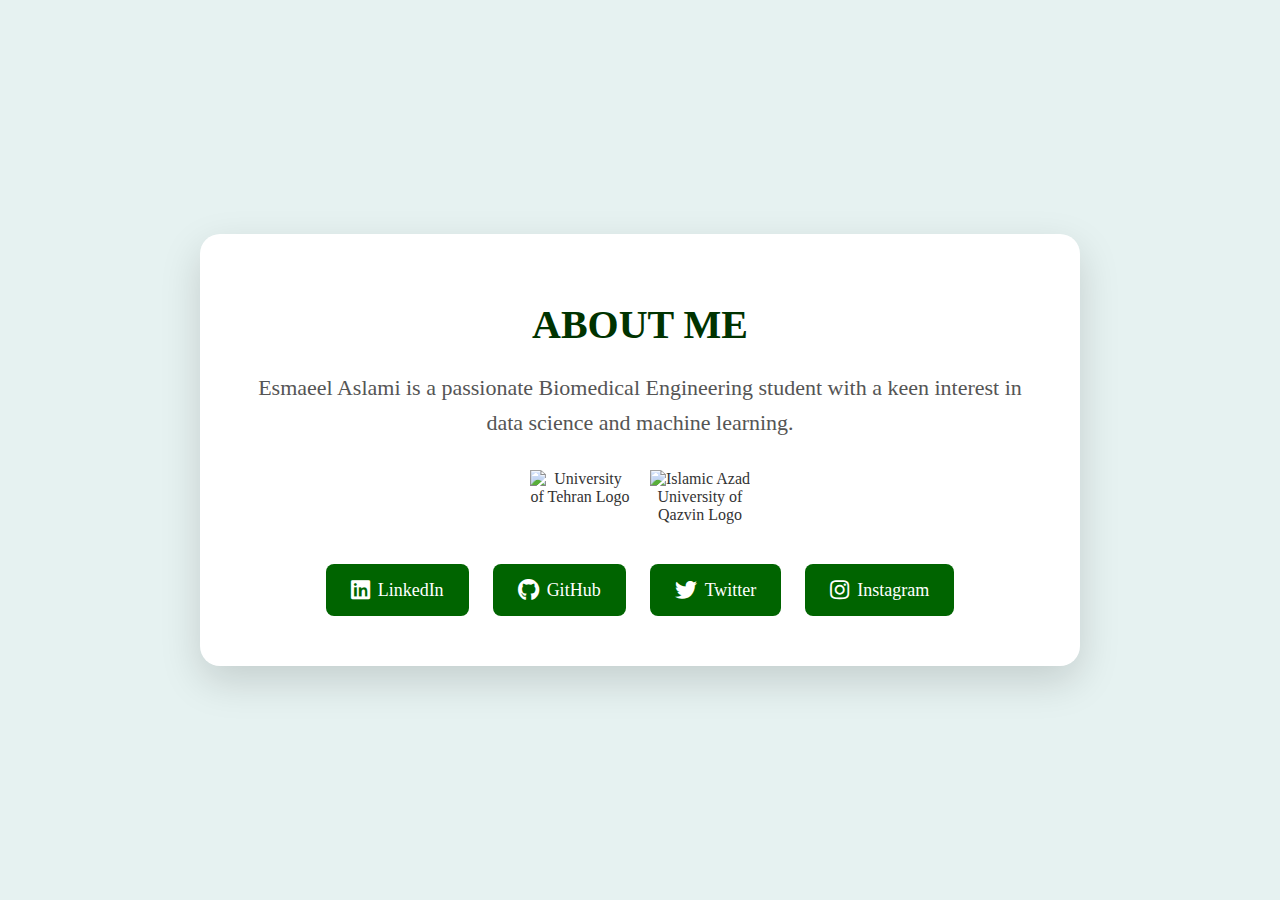
==== index.html @ aaca3119 "Update index.html" ====
<!DOCTYPE html>
<html lang="en">
<head>
    <meta charset="UTF-8">
    <meta name="viewport" content="width=device-width, initial-scale=1.0">
    <title>Esmaeel Aslami - Bio</title>
    <link rel="stylesheet" href="https://cdnjs.cloudflare.com/ajax/libs/font-awesome/5.15.4/css/all.min.css">
    <style>
        body {
            font-family: 'Times New Roman', Times, serif;
            background: #e6f2f1;
            color: #333;
            margin: 0;
            padding: 0;
            display: flex;
            justify-content: center;
            align-items: center;
            min-height: 100vh;
        }
        .container {
            max-width: 800px;
            padding: 40px;
            background: #ffffff;
            border-radius: 20px;
            box-shadow: 0 15px 40px rgba(0, 0, 0, 0.15);
            text-align: center;
            transition: transform 0.3s ease;
        }
        .container:hover {
            transform: scale(1.02);
        }
        h1 {
            font-size: 40px;
            color: #003300;
            margin-bottom: 20px;
            text-transform: uppercase;
        }
        p {
            font-size: 22px;
            color: #555;
            margin-bottom: 30px;
            line-height: 1.6;
        }
        .logos {
            display: flex;
            justify-content: center;
            gap: 20px;
            margin-bottom: 30px;
        }
        .logos img {
            max-width: 100px;
            height: auto;
        }
        .links {
            margin-top: 20px;
        }
        a {
            text-decoration: none;
            color: #fff;
            background: #006400;
            padding: 15px 25px;
            border-radius: 8px;
            margin: 10px;
            font-size: 18px;
            transition: background 0.3s ease, transform 0.3s ease;
            display: inline-flex;
            align-items: center;
        }
        a:hover {
            background: #004d00;
            transform: translateY(-5px);
        }
        a i {
            margin-right: 8px;
            font-size: 22px;
        }
    </style>
</head>
<body>
    <div class="container">
        <h1>About Me</h1>
        <p>Esmaeel Aslami is a passionate Biomedical Engineering student with a keen interest in data science and machine learning.</p>
        <div class="logos">
            <img src="https://upload.wikimedia.org/wikipedia/commons/0/0d/Logo_of_the_University_of_Tehran.svg" alt="University of Tehran Logo">
            <img src="https://upload.wikimedia.org/wikipedia/en/9/9b/Iauq_logo.png" alt="Islamic Azad University of Qazvin Logo">
        </div>
        <div class="links">
            <a href="https://linkedin.com/in/esmaeel-aslami" target="_blank">
                <i class="fab fa-linkedin"></i> LinkedIn
            </a>
            <a href="https://github.com/esmaeel-aslami" target="_blank">
                <i class="fab fa-github"></i> GitHub
            </a>
            <a href="https://twitter.com/esmaeel_aslami" target="_blank">
                <i class="fab fa-twitter"></i> Twitter
            </a>
            <a href="https://instagram.com/esmaylaslmi" target="_blank">
                <i class="fab fa-instagram"></i> Instagram
            </a>
        </div>
    </div>
</body>
</html>
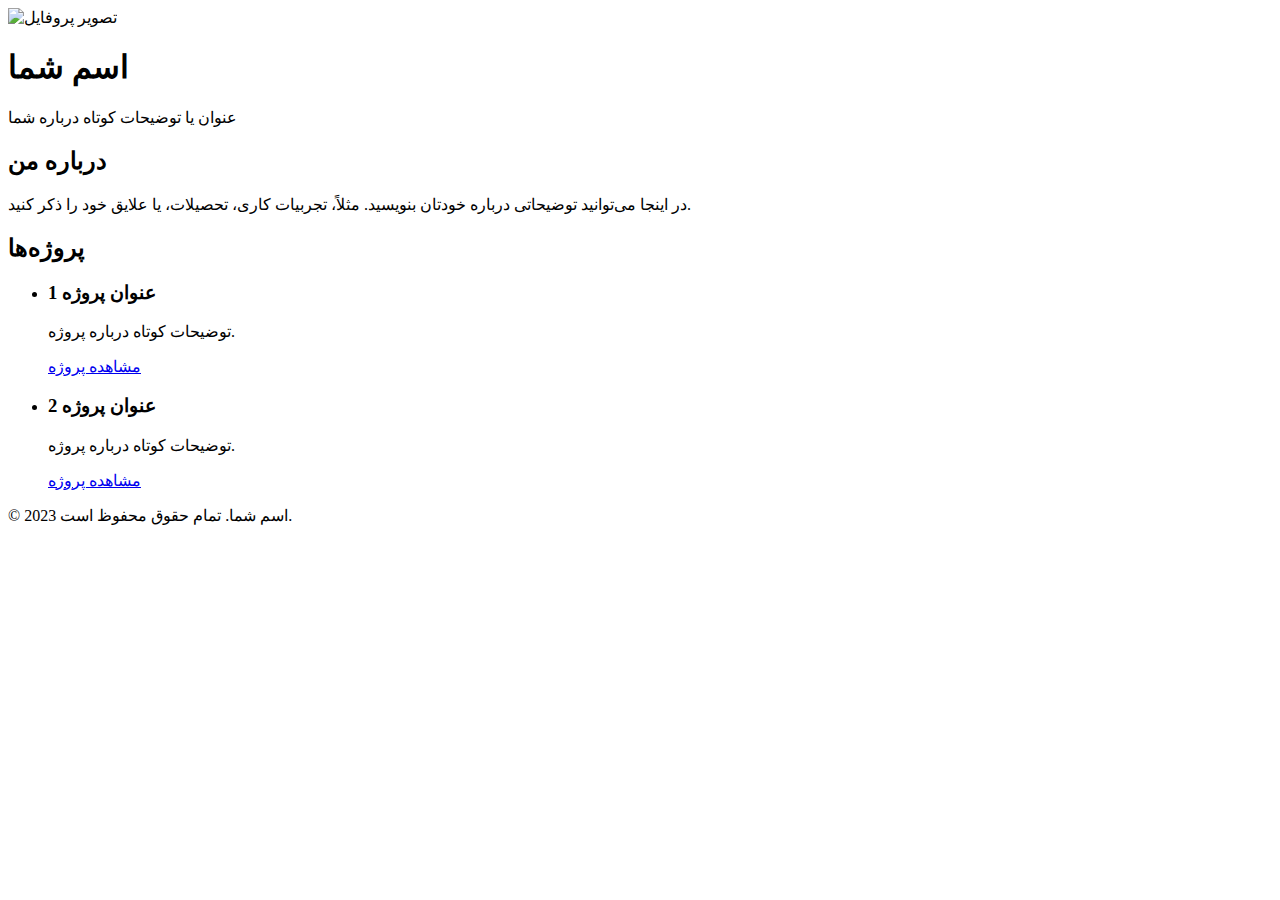
==== commit 622761eb: "Update index.html" ====
--- a/index.html
+++ b/index.html
@@ -1,103 +1,46 @@
 <!DOCTYPE html>
-<html lang="en">
+<html lang="fa">
 <head>
     <meta charset="UTF-8">
     <meta name="viewport" content="width=device-width, initial-scale=1.0">
-    <title>Esmaeel Aslami - Bio</title>
-    <link rel="stylesheet" href="https://cdnjs.cloudflare.com/ajax/libs/font-awesome/5.15.4/css/all.min.css">
-    <style>
-        body {
-            font-family: 'Times New Roman', Times, serif;
-            background: #e6f2f1;
-            color: #333;
-            margin: 0;
-            padding: 0;
-            display: flex;
-            justify-content: center;
-            align-items: center;
-            min-height: 100vh;
-        }
-        .container {
-            max-width: 800px;
-            padding: 40px;
-            background: #ffffff;
-            border-radius: 20px;
-            box-shadow: 0 15px 40px rgba(0, 0, 0, 0.15);
-            text-align: center;
-            transition: transform 0.3s ease;
-        }
-        .container:hover {
-            transform: scale(1.02);
-        }
-        h1 {
-            font-size: 40px;
-            color: #003300;
-            margin-bottom: 20px;
-            text-transform: uppercase;
-        }
-        p {
-            font-size: 22px;
-            color: #555;
-            margin-bottom: 30px;
-            line-height: 1.6;
-        }
-        .logos {
-            display: flex;
-            justify-content: center;
-            gap: 20px;
-            margin-bottom: 30px;
-        }
-        .logos img {
-            max-width: 100px;
-            height: auto;
-        }
-        .links {
-            margin-top: 20px;
-        }
-        a {
-            text-decoration: none;
-            color: #fff;
-            background: #006400;
-            padding: 15px 25px;
-            border-radius: 8px;
-            margin: 10px;
-            font-size: 18px;
-            transition: background 0.3s ease, transform 0.3s ease;
-            display: inline-flex;
-            align-items: center;
-        }
-        a:hover {
-            background: #004d00;
-            transform: translateY(-5px);
-        }
-        a i {
-            margin-right: 8px;
-            font-size: 22px;
-        }
-    </style>
+    <title>صفحه شخصی من</title>
+    <link rel="stylesheet" href="style.css">
 </head>
 <body>
-    <div class="container">
-        <h1>About Me</h1>
-        <p>Esmaeel Aslami is a passionate Biomedical Engineering student with a keen interest in data science and machine learning.</p>
-        <div class="logos">
-            <img src="https://upload.wikimedia.org/wikipedia/commons/0/0d/Logo_of_the_University_of_Tehran.svg" alt="University of Tehran Logo">
-            <img src="https://upload.wikimedia.org/wikipedia/en/9/9b/Iauq_logo.png" alt="Islamic Azad University of Qazvin Logo">
+    <header>
+        <div class="profile">
+            <img src="profile.jpg" alt="تصویر پروفایل" class="profile-image">
+            <h1>اسم شما</h1>
+            <p>عنوان یا توضیحات کوتاه درباره شما</p>
         </div>
-        <div class="links">
-            <a href="https://linkedin.com/in/esmaeel-aslami" target="_blank">
-                <i class="fab fa-linkedin"></i> LinkedIn
-            </a>
-            <a href="https://github.com/esmaeel-aslami" target="_blank">
-                <i class="fab fa-github"></i> GitHub
-            </a>
-            <a href="https://twitter.com/esmaeel_aslami" target="_blank">
-                <i class="fab fa-twitter"></i> Twitter
-            </a>
-            <a href="https://instagram.com/esmaylaslmi" target="_blank">
-                <i class="fab fa-instagram"></i> Instagram
-            </a>
-        </div>
-    </div>
+    </header>
+
+    <section class="about">
+        <h2>درباره من</h2>
+        <p>
+            در اینجا می‌توانید توضیحاتی درباره خودتان بنویسید. 
+            مثلاً، تجربیات کاری، تحصیلات، یا علایق خود را ذکر کنید.
+        </p>
+    </section>
+
+    <section class="projects">
+        <h2>پروژه‌ها</h2>
+        <ul>
+            <li>
+                <h3>عنوان پروژه 1</h3>
+                <p>توضیحات کوتاه درباره پروژه.</p>
+                <a href="#">مشاهده پروژه</a>
+            </li>
+            <li>
+                <h3>عنوان پروژه 2</h3>
+                <p>توضیحات کوتاه درباره پروژه.</p>
+                <a href="#">مشاهده پروژه</a>
+            </li>
+        </ul>
+    </section>
+
+    <footer>
+        <p>&copy; 2023 اسم شما. تمام حقوق محفوظ است.</p>
+    </footer>
 </body>
 </html>
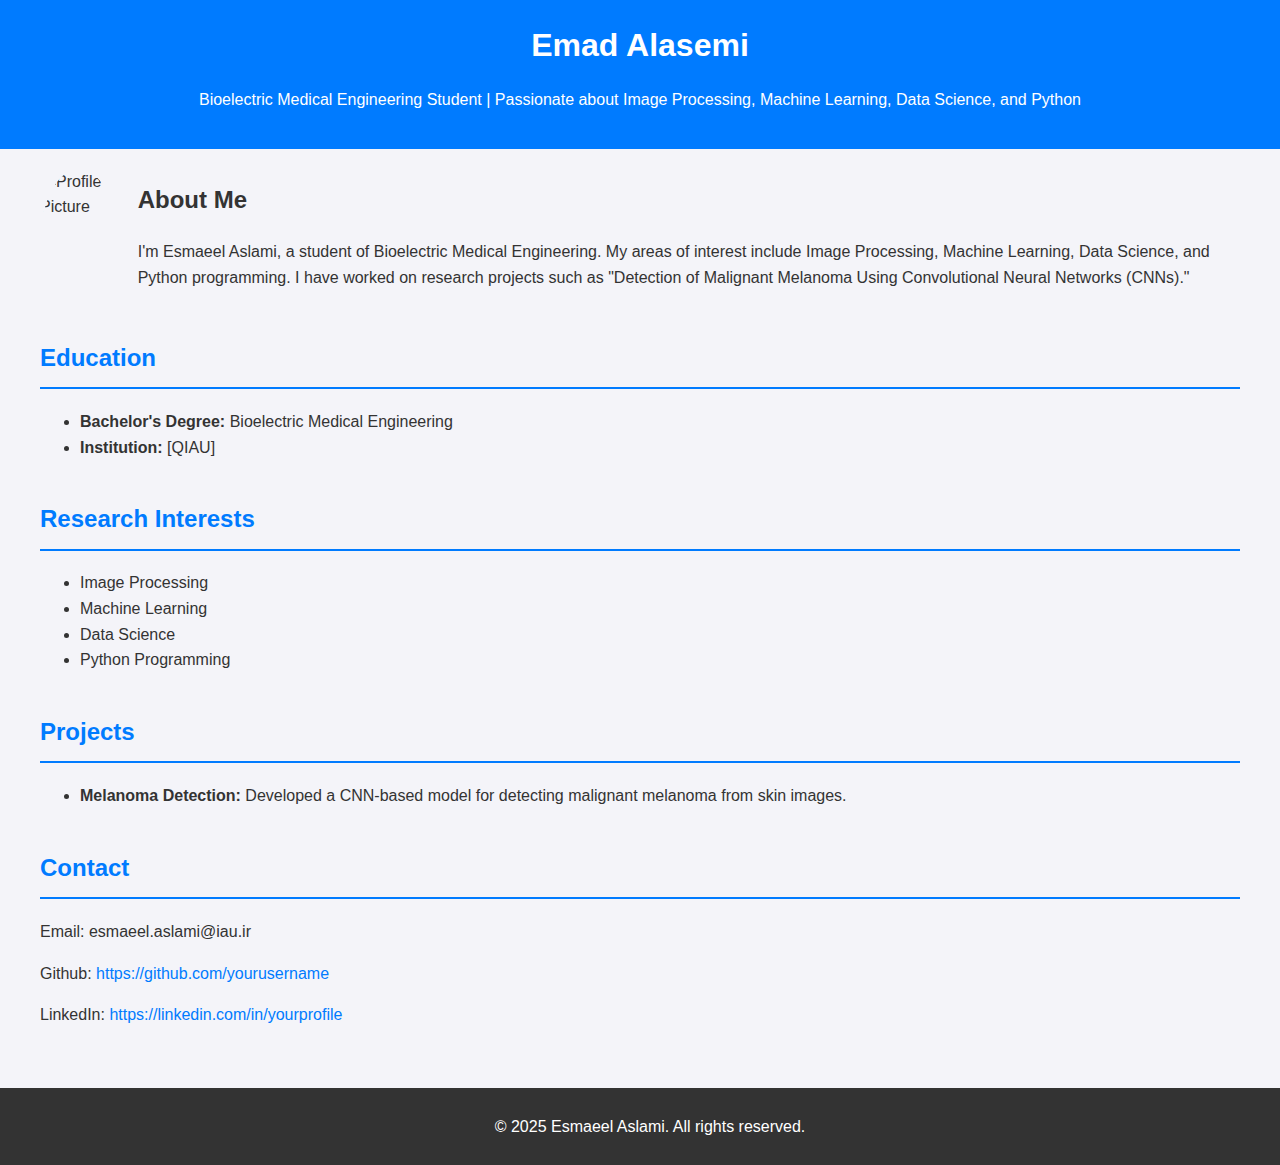
==== commit 28f39cbf: "Update index.html" ====
--- a/index.html
+++ b/index.html
@@ -1,46 +1,129 @@
 <!DOCTYPE html>
-<html lang="fa">
+<html lang="en">
 <head>
     <meta charset="UTF-8">
     <meta name="viewport" content="width=device-width, initial-scale=1.0">
-    <title>صفحه شخصی من</title>
-    <link rel="stylesheet" href="style.css">
+    <title>Esmaeel Aslami - Bioelectric Medical Engineering</title>
+    <style>
+        body {
+            font-family: Arial, sans-serif;
+            line-height: 1.6;
+            margin: 0;
+            padding: 0;
+            background-color: #f4f4f9;
+            color: #333;
+        }
+        header {
+            background: #007BFF;
+            color: white;
+            padding: 20px;
+            text-align: center;
+        }
+        header h1 {
+            margin: 0;
+        }
+        .container {
+            max-width: 1200px;
+            margin: auto;
+            padding: 20px;
+        }
+        .profile {
+            display: flex;
+            align-items: center;
+            justify-content: space-between;
+        }
+        .profile img {
+            width: 150px;
+            height: 150px;
+            border-radius: 50%;
+            object-fit: cover;
+        }
+        .info {
+            margin-left: 20px;
+        }
+        .info h2 {
+            margin-top: 0;
+        }
+        .section {
+            margin-bottom: 40px;
+        }
+        .section h2 {
+            color: #007BFF;
+            border-bottom: 2px solid #007BFF;
+            padding-bottom: 10px;
+        }
+        footer {
+            text-align: center;
+            padding: 10px;
+            background: #333;
+            color: white;
+            position: relative;
+            bottom: 0;
+            width: 100%;
+        }
+        a {
+            color: #007BFF;
+            text-decoration: none;
+        }
+        a:hover {
+            text-decoration: underline;
+        }
+    </style>
 </head>
 <body>
+
     <header>
-        <div class="profile">
-            <img src="profile.jpg" alt="تصویر پروفایل" class="profile-image">
-            <h1>اسم شما</h1>
-            <p>عنوان یا توضیحات کوتاه درباره شما</p>
-        </div>
+        <h1>Emad Alasemi</h1>
+        <p>Bioelectric Medical Engineering Student | Passionate about Image Processing, Machine Learning, Data Science, and Python</p>
     </header>
 
-    <section class="about">
-        <h2>درباره من</h2>
-        <p>
-            در اینجا می‌توانید توضیحاتی درباره خودتان بنویسید. 
-            مثلاً، تجربیات کاری، تحصیلات، یا علایق خود را ذکر کنید.
-        </p>
-    </section>
+    <div class="container">
 
-    <section class="projects">
-        <h2>پروژه‌ها</h2>
-        <ul>
-            <li>
-                <h3>عنوان پروژه 1</h3>
-                <p>توضیحات کوتاه درباره پروژه.</p>
-                <a href="#">مشاهده پروژه</a>
-            </li>
-            <li>
-                <h3>عنوان پروژه 2</h3>
-                <p>توضیحات کوتاه درباره پروژه.</p>
-                <a href="#">مشاهده پروژه</a>
-            </li>
-        </ul>
-    </section>
+        <div class="profile">
+            <img src="https://via.placeholder.com/150" alt="Profile Picture">
+            <div class="info">
+                <h2>About Me</h2>
+                <p>I'm Esmaeel Aslami, a student of Bioelectric Medical Engineering. My areas of interest include Image Processing, Machine Learning, Data Science, and Python programming. I have worked on research projects such as "Detection of Malignant Melanoma Using Convolutional Neural Networks (CNNs)."</p>
+            </div>
+        </div>
+
+        <div class="section">
+            <h2>Education</h2>
+            <ul>
+                <li><strong>Bachelor's Degree:</strong> Bioelectric Medical Engineering</li>
+                <li><strong>Institution:</strong> [QIAU]</li>
+            </ul>
+        </div>
+
+        <div class="section">
+            <h2>Research Interests</h2>
+            <ul>
+                <li>Image Processing</li>
+                <li>Machine Learning</li>
+                <li>Data Science</li>
+                <li>Python Programming</li>
+            </ul>
+        </div>
+
+        <div class="section">
+            <h2>Projects</h2>
+            <ul>
+                <li><strong>Melanoma Detection:</strong> Developed a CNN-based model for detecting malignant melanoma from skin images.</li>
+            </ul>
+        </div>
+
+        <div class="section">
+            <h2>Contact</h2>
+            <p>Email: esmaeel.aslami@iau.ir</p>
+            <p>Github: <a href="https://github.com/yourusername" target="_blank">https://github.com/yourusername</a></p>
+            <p>LinkedIn: <a href="https://linkedin.com/in/yourprofile" target="_blank">https://linkedin.com/in/yourprofile</a></p>
+        </div>
+
+    </div>
 
     <footer>
-        <p>&copy; 2023 اسم شما. تمام حقوق محفوظ است.</p>
+        <p>&copy; 2025 Esmaeel Aslami. All rights reserved.</p>
     </footer>
+
 </body>
 </html>
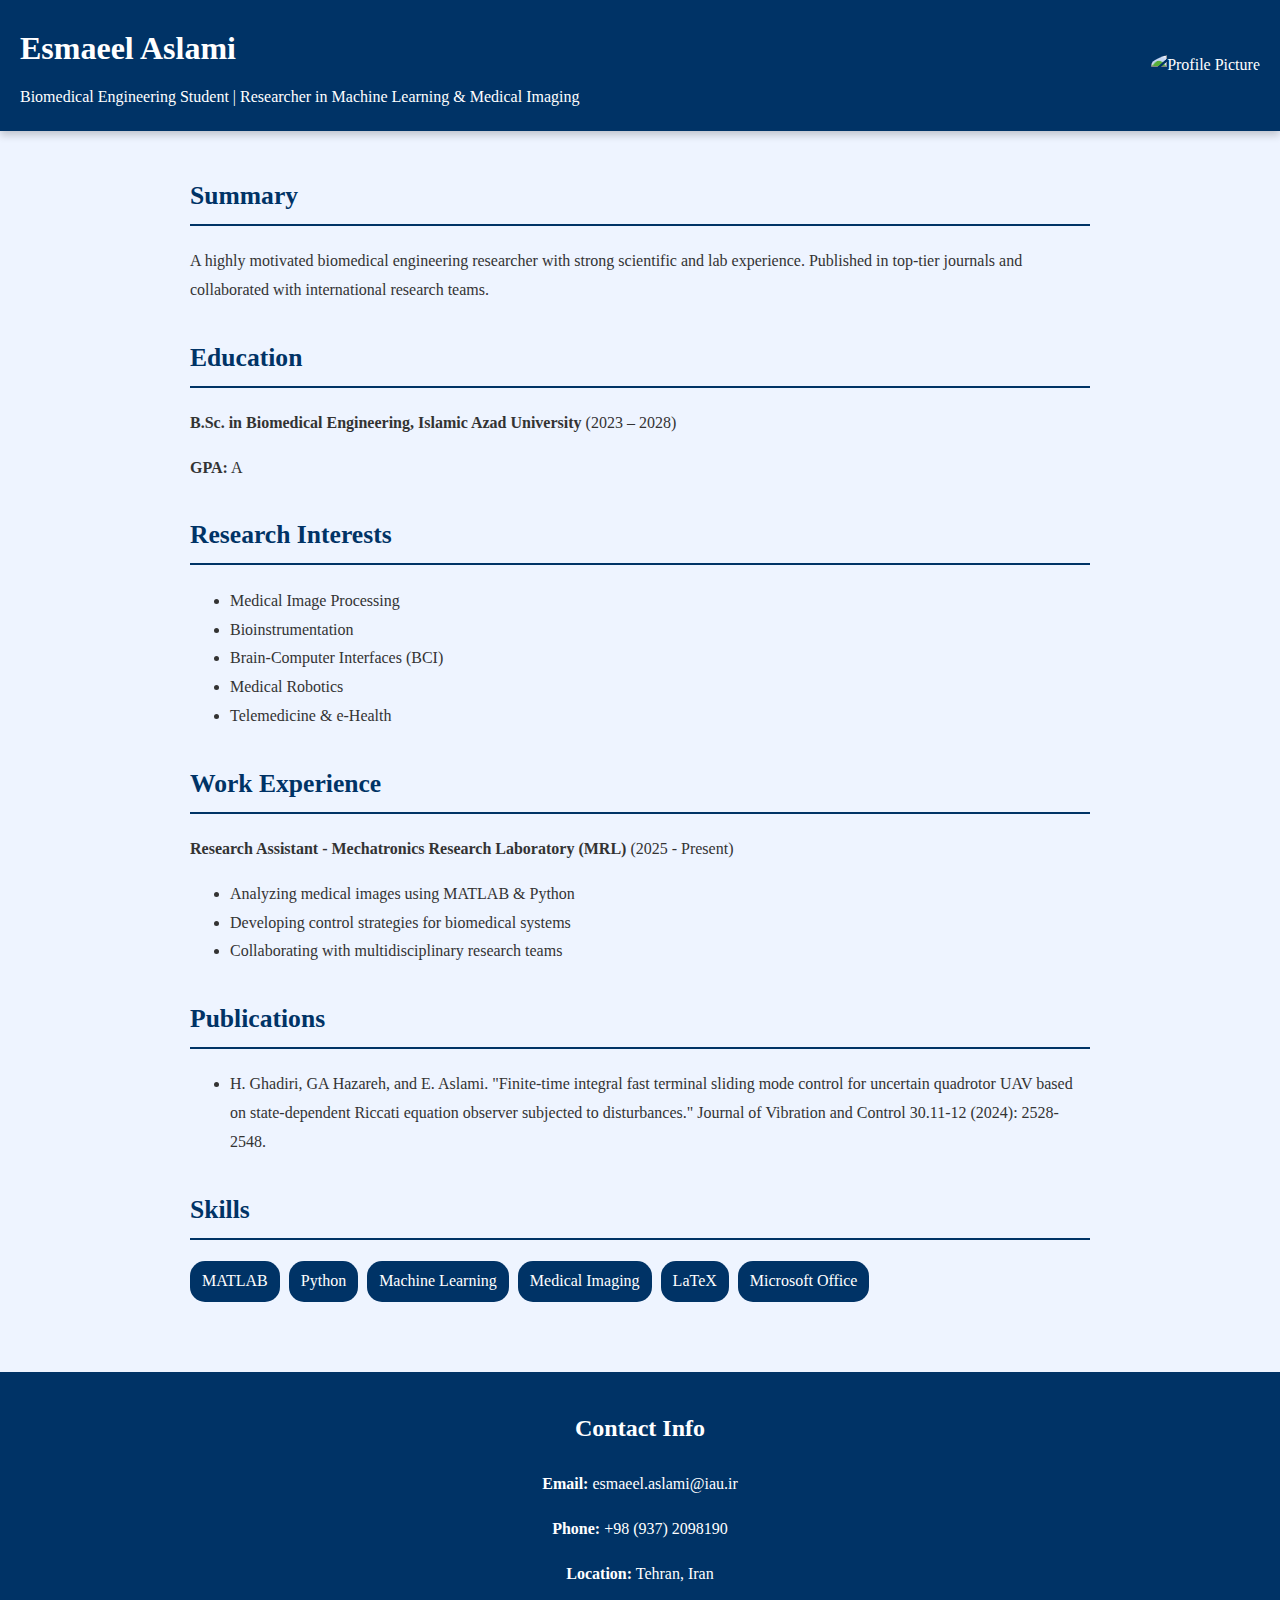
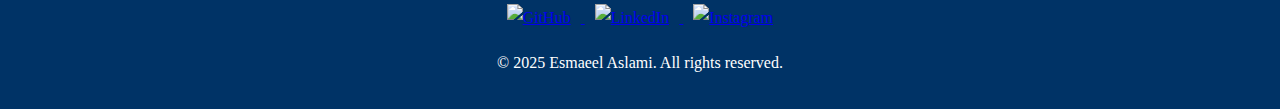
==== commit e6d7ba2c: "Update index.html" ====
--- a/index.html
+++ b/index.html
@@ -3,127 +3,161 @@
 <head>
     <meta charset="UTF-8">
     <meta name="viewport" content="width=device-width, initial-scale=1.0">
-    <title>Esmaeel Aslami - Bioelectric Medical Engineering</title>
+    <title>Esmaeel Aslami - Biomedical Engineer</title>
     <style>
         body {
-            font-family: Arial, sans-serif;
-            line-height: 1.6;
+            font-family: "Times New Roman", serif;
+            line-height: 1.8;
             margin: 0;
             padding: 0;
-            background-color: #f4f4f9;
+            background-color: #eef4ff;
             color: #333;
         }
         header {
-            background: #007BFF;
+            background: #003366;
             color: white;
             padding: 20px;
-            text-align: center;
-        }
-        header h1 {
-            margin: 0;
-        }
-        .container {
-            max-width: 1200px;
-            margin: auto;
-            padding: 20px;
-        }
-        .profile {
             display: flex;
             align-items: center;
             justify-content: space-between;
+            box-shadow: 0 4px 8px rgba(0, 0, 0, 0.2);
         }
-        .profile img {
-            width: 150px;
-            height: 150px;
+        .header-profile img {
+            width: 120px;
+            height: 120px;
             border-radius: 50%;
             object-fit: cover;
-        }
-        .info {
             margin-left: 20px;
         }
-        .info h2 {
-            margin-top: 0;
+        .header-info {
+            text-align: left;
+            flex-grow: 1;
+        }
+        .header-info h1 {
+            margin: 0;
+            font-size: 2em;
+        }
+        .header-info p {
+            margin: 5px 0 0 0;
+            font-size: 1em;
+        }
+        .container {
+            max-width: 900px;
+            margin: auto;
+            padding: 20px;
+            text-align: left;
         }
         .section {
-            margin-bottom: 40px;
+            margin-bottom: 30px;
         }
         .section h2 {
-            color: #007BFF;
-            border-bottom: 2px solid #007BFF;
-            padding-bottom: 10px;
+            color: #003366;
+            border-bottom: 2px solid #003366;
+            padding-bottom: 5px;
+            font-size: 1.6em;
+        }
+        .skills span {
+            background: #003366;
+            color: white;
+            padding: 6px 12px;
+            border-radius: 15px;
+            margin-right: 5px;
+            display: inline-block;
         }
         footer {
             text-align: center;
-            padding: 10px;
-            background: #333;
+            padding: 15px;
+            background: #003366;
             color: white;
-            position: relative;
-            bottom: 0;
-            width: 100%;
+            margin-top: 20px;
         }
-        a {
-            color: #007BFF;
-            text-decoration: none;
+        .contact-info {
+            text-align: center;
+            margin-top: 20px;
         }
-        a:hover {
-            text-decoration: underline;
+        .social-icons img {
+            width: 30px;
+            height: 30px;
+            margin: 0 10px;
         }
     </style>
 </head>
 <body>
-
     <header>
-        <h1>Emad Alasemi</h1>
-        <p>Bioelectric Medical Engineering Student | Passionate about Image Processing, Machine Learning, Data Science, and Python</p>
+        <div class="header-info">
+            <h1>Esmaeel Aslami</h1>
+            <p>Biomedical Engineering Student | Researcher in Machine Learning & Medical Imaging</p>
+        </div>
+        <div class="header-profile">
+            <img src="https://avatars.githubusercontent.com/u/198054867?v=4" alt="Profile Picture">
+        </div>
     </header>
-
     <div class="container">
-
-        <div class="profile">
-            <img src="https://via.placeholder.com/150" alt="Profile Picture">
-            <div class="info">
-                <h2>About Me</h2>
-                <p>I'm Esmaeel Aslami, a student of Bioelectric Medical Engineering. My areas of interest include Image Processing, Machine Learning, Data Science, and Python programming. I have worked on research projects such as "Detection of Malignant Melanoma Using Convolutional Neural Networks (CNNs)."</p>
-            </div>
+        <div class="section">
+            <h2>Summary</h2>
+            <p>A highly motivated biomedical engineering researcher with strong scientific and lab experience. Published in top-tier journals and collaborated with international research teams.</p>
         </div>
-
         <div class="section">
             <h2>Education</h2>
-            <ul>
-                <li><strong>Bachelor's Degree:</strong> Bioelectric Medical Engineering</li>
-                <li><strong>Institution:</strong> [QIAU]</li>
-            </ul>
+            <p><strong>B.Sc. in Biomedical Engineering, Islamic Azad University</strong> (2023 – 2028)</p>
+            <p><strong>GPA:</strong> A</p>
         </div>
-
         <div class="section">
             <h2>Research Interests</h2>
             <ul>
-                <li>Image Processing</li>
-                <li>Machine Learning</li>
-                <li>Data Science</li>
-                <li>Python Programming</li>
+                <li>Medical Image Processing</li>
+                <li>Bioinstrumentation</li>
+                <li>Brain-Computer Interfaces (BCI)</li>
+                <li>Medical Robotics</li>
+                <li>Telemedicine & e-Health</li>
             </ul>
         </div>
-
         <div class="section">
-            <h2>Projects</h2>
+            <h2>Work Experience</h2>
+            <p><strong>Research Assistant - Mechatronics Research Laboratory (MRL)</strong> (2025 - Present)</p>
             <ul>
-                <li><strong>Melanoma Detection:</strong> Developed a CNN-based model for detecting malignant melanoma from skin images.</li>
+                <li>Analyzing medical images using MATLAB & Python</li>
+                <li>Developing control strategies for biomedical systems</li>
+                <li>Collaborating with multidisciplinary research teams</li>
             </ul>
         </div>
-
         <div class="section">
-            <h2>Contact</h2>
-            <p>Email: esmaeel.aslami@iau.ir</p>
-            <p>Github: <a href="https://github.com/yourusername" target="_blank">https://github.com/yourusername</a></p>
-            <p>LinkedIn: <a href="https://linkedin.com/in/yourprofile" target="_blank">https://linkedin.com/in/yourprofile</a></p>
+            <h2>Publications</h2>
+            <ul>
+                <li>H. Ghadiri, GA Hazareh, and E. Aslami. "Finite-time integral fast terminal sliding mode control for uncertain quadrotor UAV based on state-dependent Riccati equation observer subjected to disturbances." Journal of Vibration and Control 30.11-12 (2024): 2528-2548.</li>
+            </ul>
         </div>
-
+        <div class="section">
+            <h2>Skills</h2>
+            <div class="skills">
+                <span>MATLAB</span>
+                <span>Python</span>
+                <span>Machine Learning</span>
+                <span>Medical Imaging</span>
+                <span>LaTeX</span>
+                <span>Microsoft Office</span>
+            </div>
+        </div>
     </div>
-
     <footer>
+        <div class="contact-info">
+            <h2>Contact Info</h2>
+            <p><strong>Email:</strong> esmaeel.aslami@iau.ir</p>
+            <p><strong>Phone:</strong> +98 (937) 2098190</p>
+            <p><strong>Location:</strong> Tehran, Iran</p>
+            <div class="social-icons">
+                <a href="https://github.com/yourusername" target="_blank">
+                    <img src="https://github.githubassets.com/images/modules/logos_page/GitHub-Mark.png" alt="GitHub">
+                </a>
+                <a href="https://linkedin.com/in/Ishmal Aslami" target="_blank">
+                    <img src="https://cdn-icons-png.flaticon.com/512/174/174857.png" alt="LinkedIn">
+                </a>
+                <a href="https://instagram.com/esmaylaslmi" target="_blank">
+                    <img src="https://cdn-icons-png.flaticon.com/512/174/174855.png" alt="Instagram">
+                </a>
+            </div>
+        </div>
         <p>&copy; 2025 Esmaeel Aslami. All rights reserved.</p>
     </footer>
-
 </body>
 </html>
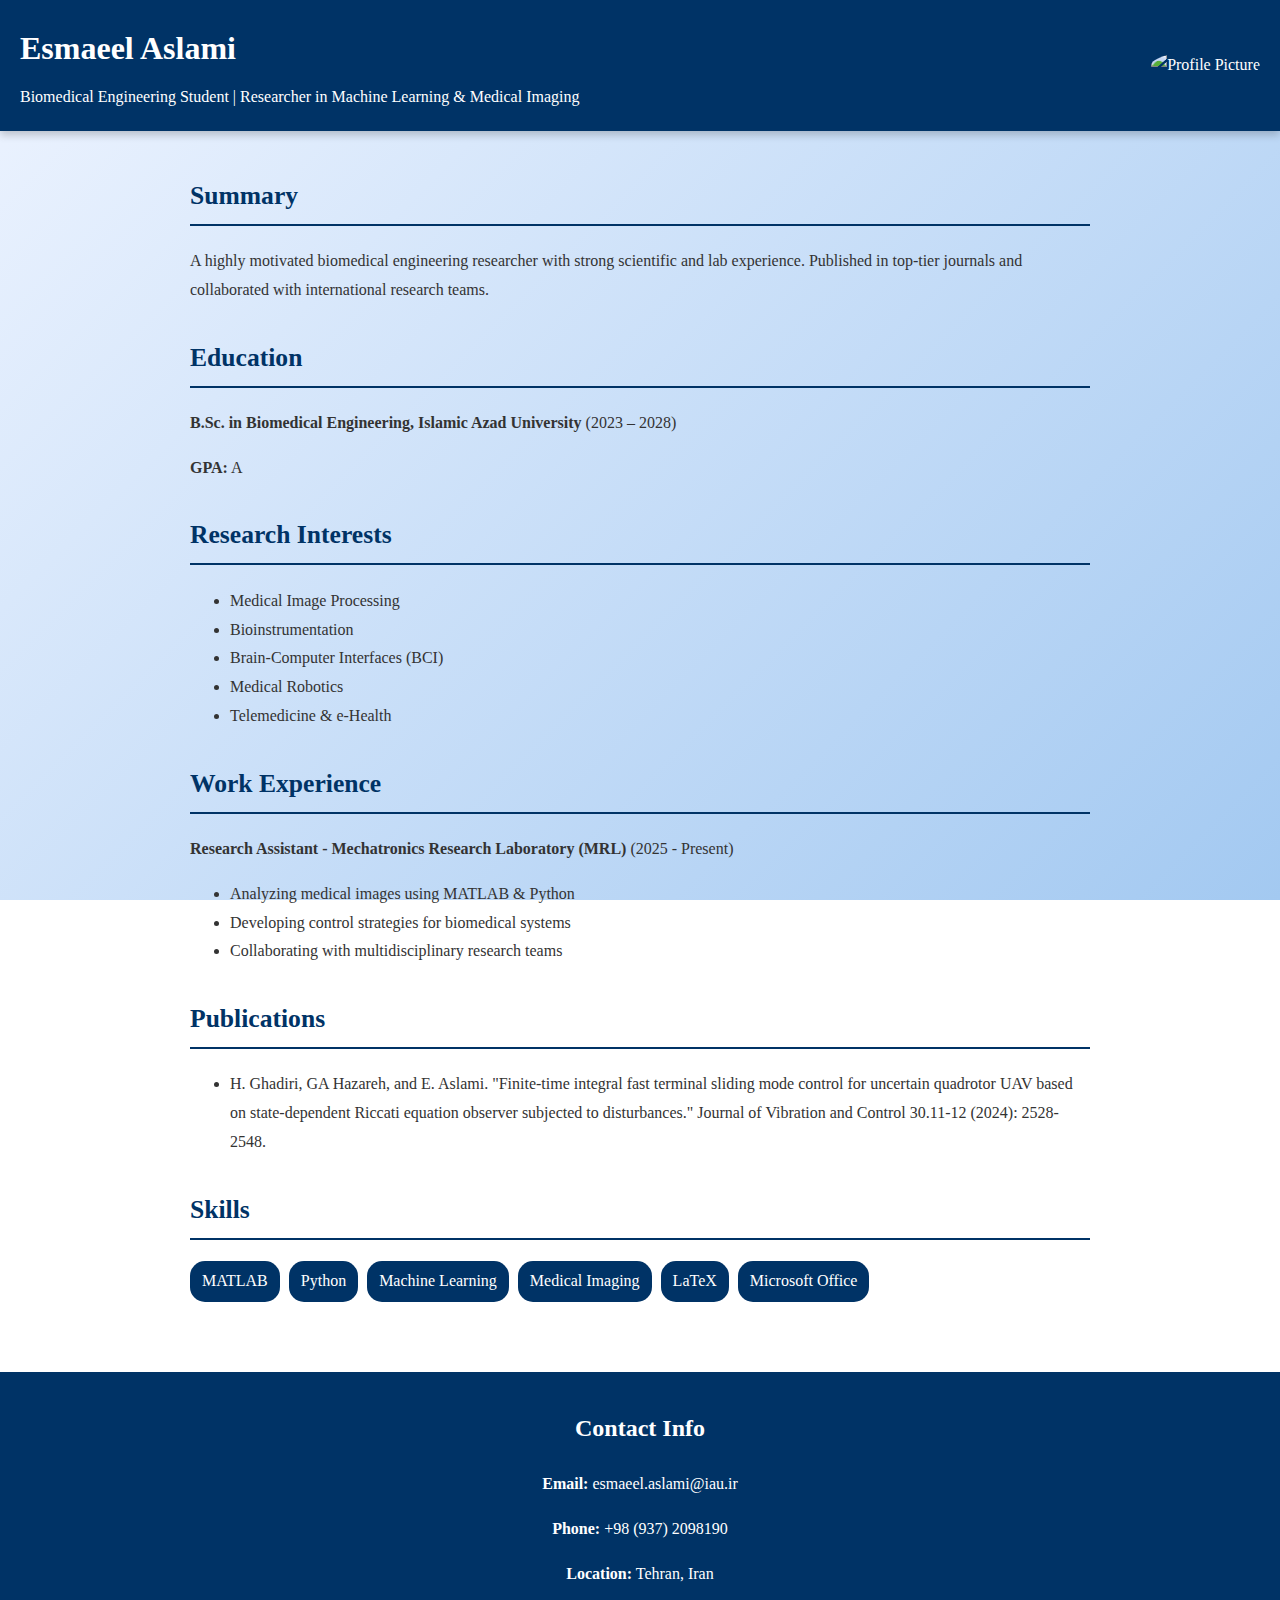
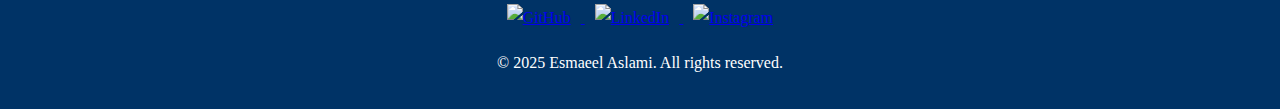
==== commit 864511c0: "Update index.html" ====
--- a/index.html
+++ b/index.html
@@ -6,13 +6,15 @@
     <title>Esmaeel Aslami - Biomedical Engineer</title>
     <style>
         body {
-            font-family: "Times New Roman", serif;
-            line-height: 1.8;
-            margin: 0;
-            padding: 0;
-            background-color: #eef4ff;
-            color: #333;
-        }
+    font-family: "Times New Roman", serif;
+    line-height: 1.8;
+    margin: 0;
+    padding: 0;
+    background: linear-gradient(135deg, #eef4ff, #a3c9f1);
+    color: #333;
+    background-size: cover;
+    background-attachment: fixed;
+}
         header {
             background: #003366;
             color: white;
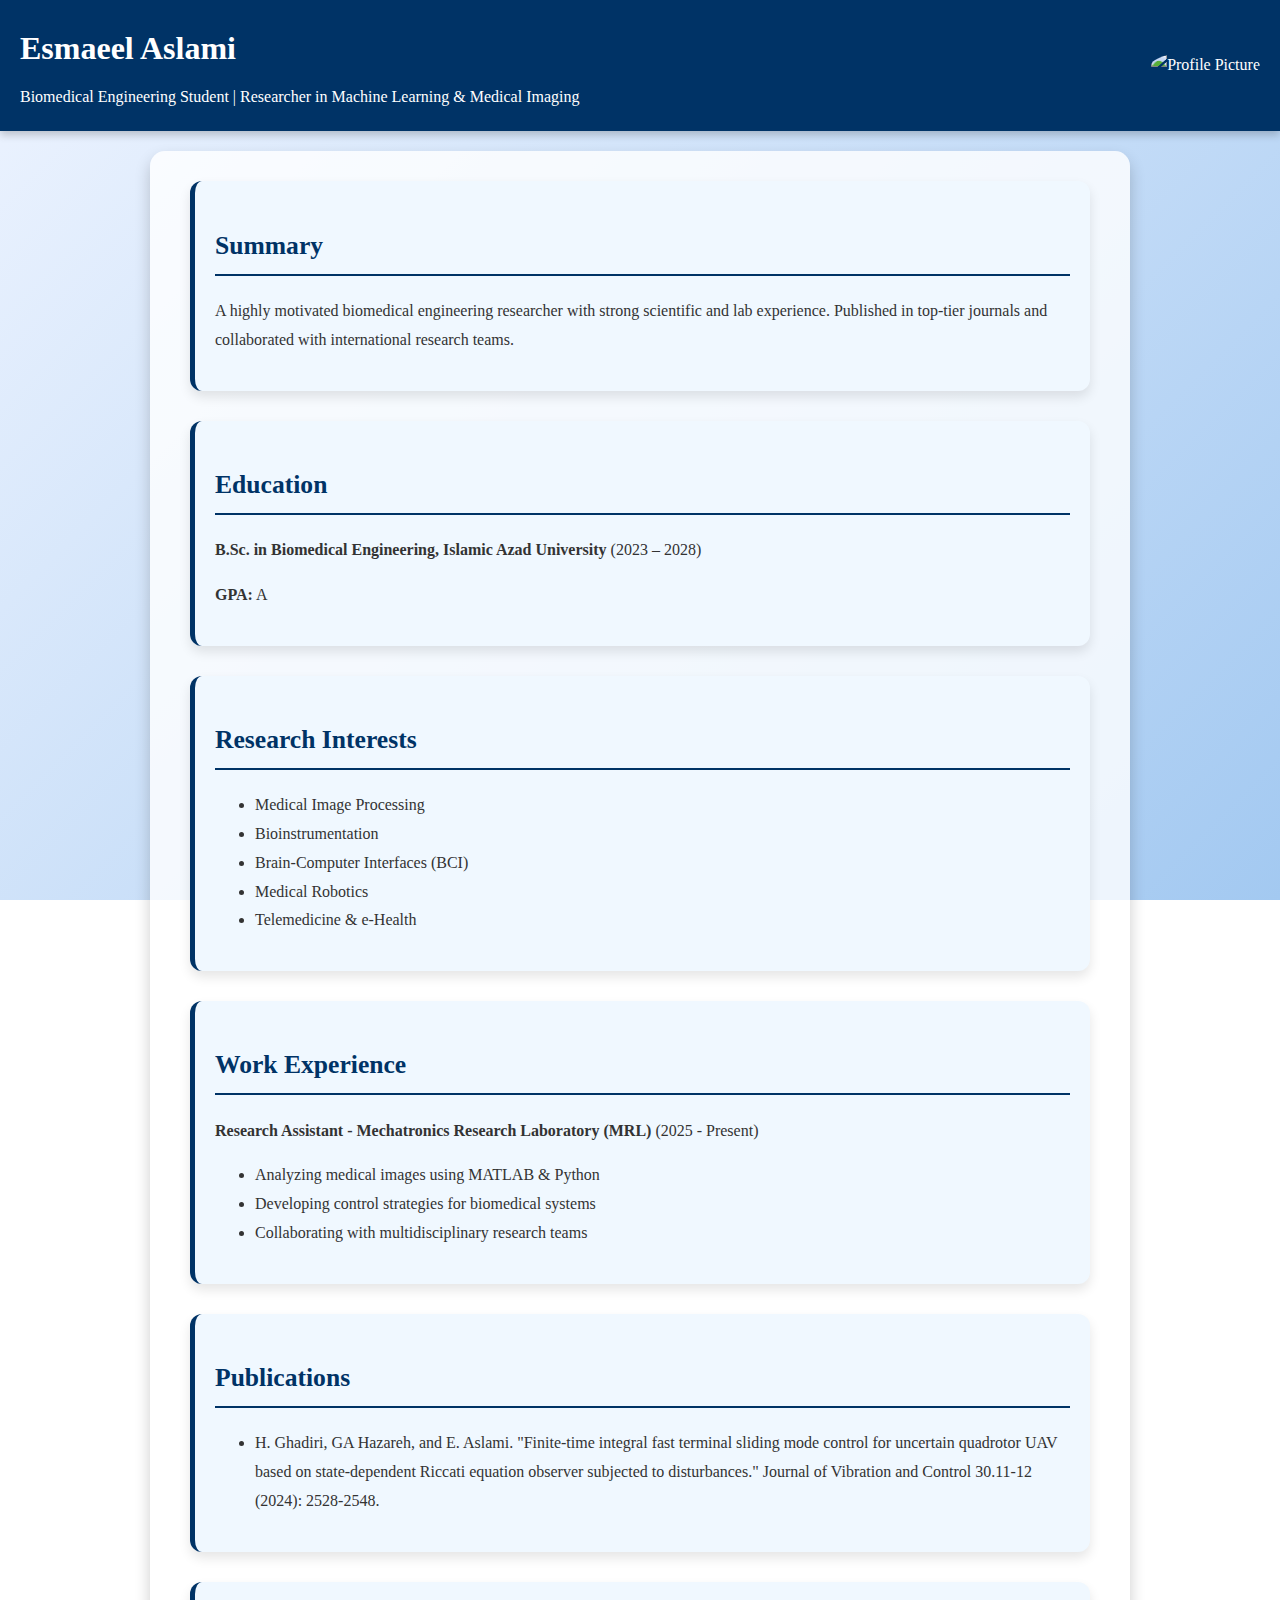
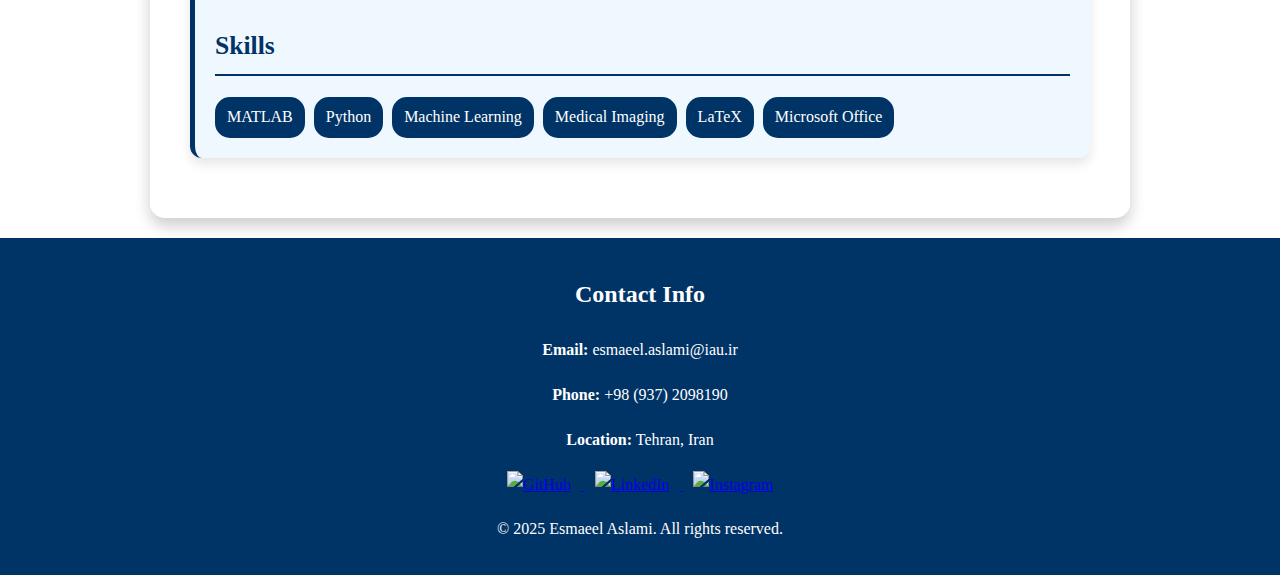
==== commit ada63535: "Update index.html" ====
--- a/index.html
+++ b/index.html
@@ -44,14 +44,31 @@
             font-size: 1em;
         }
         .container {
-            max-width: 900px;
-            margin: auto;
-            padding: 20px;
-            text-align: left;
-        }
+    max-width: 900px;
+    margin: 20px auto;
+    padding: 30px 40px;
+    background-color: rgba(255, 255, 255, 0.8);
+    border-radius: 15px;
+    box-shadow: 0 8px 16px rgba(0, 0, 0, 0.2);
+    text-align: left;
+}
         .section {
-            margin-bottom: 30px;
-        }
+    margin-bottom: 30px;
+    padding: 20px;
+    background-color: #f0f8ff;
+    border-left: 5px solid #003366;
+    border-radius: 12px;
+    box-shadow: 0 6px 12px rgba(0, 0, 0, 0.1);
+    transition: transform 0.2s ease, box-shadow 0.2s ease;
+}
+.section:hover {
+    transform: translateY(-5px);
+    box-shadow: 0 12px 24px rgba(0, 0, 0, 0.2);
+}
+.section:hover {
+    transform: translateY(-5px);
+    box-shadow: 0 12px 24px rgba(0, 0, 0, 0.2);
+}
         .section h2 {
             color: #003366;
             border-bottom: 2px solid #003366;
